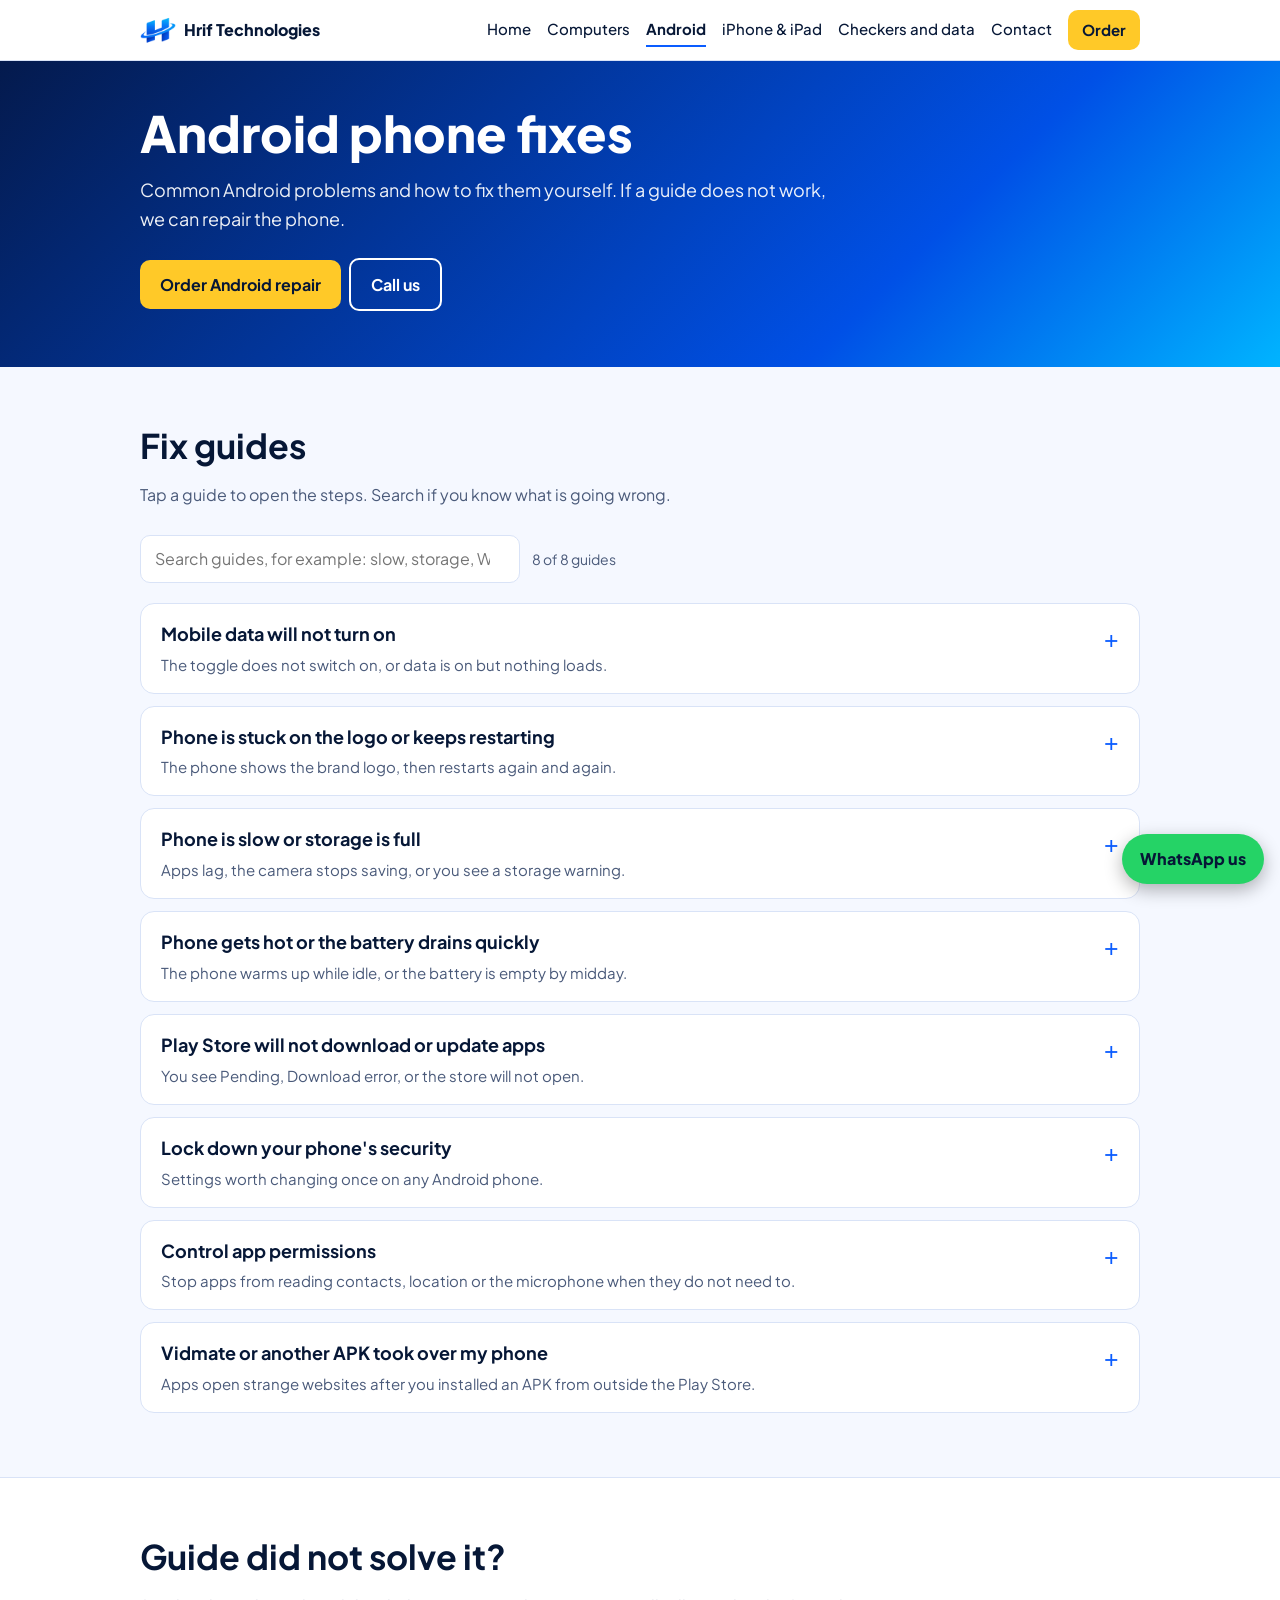
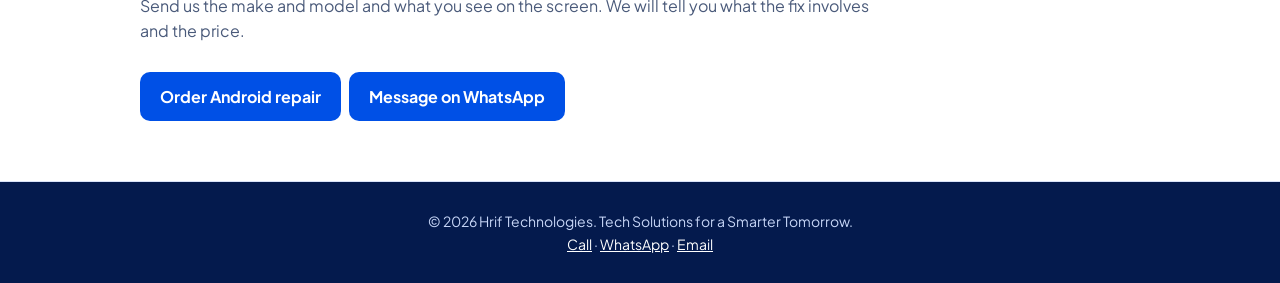
==== android.html @ f0d4ee39 "Add files via upload" ====
<!DOCTYPE html><html lang="en"><head><meta charset="utf-8"><meta name="viewport" content="width=device-width, initial-scale=1, viewport-fit=cover"><title>Android phone fixes | Hrif Technologies</title><meta name="description" content="Step-by-step fixes for Android phones: mobile data, boot loops, storage, battery, Play Store errors and security."><link rel="icon" href="logo.png"><link rel="stylesheet" href="https://fonts.googleapis.com/css2?family=Plus+Jakarta+Sans:wght@400;500;700;800&display=swap"><link rel="stylesheet" href="style.css"></head><body><header><div class="w nav"><a class="brand" href="index.html"><img alt="" src="logo.png">Hrif Technologies</a><nav aria-label="Main"><a href="index.html">Home</a><a href="computers.html">Computers</a><a href="android.html" aria-current="page">Android</a><a href="ios.html">iPhone & iPad</a><a href="index.html#shop">Checkers and data</a><a href="index.html#contact">Contact</a><a class="btn b1" href="order.html">Order</a></nav></div></header><main><div class="hero slim"><div class="w"><div><h1>Android phone fixes</h1><p>Common Android problems and how to fix them yourself. If a guide does not work, we can repair the phone.</p><a class="btn b1" href="order.html?svc=Phone repair (Android or iPhone)">Order Android repair</a><a class="btn b2" href="tel:+233245688354">Call us</a></div></div></div>
<section><div class="w"><h2>Fix guides</h2><p class="sub">Tap a guide to open the steps. Search if you know what is going wrong.</p>
<div class="tools"><input class="search" id="q" type="search" placeholder="Search guides, for example: slow, storage, Wi-Fi" aria-label="Search guides"><span class="count" id="count" aria-live="polite">8 of 8 guides</span></div>
<details class="g"><summary><strong>Mobile data will not turn on</strong><em>The toggle does not switch on, or data is on but nothing loads.</em></summary><ol><li>Turn on Airplane mode for 30 seconds, then turn it off.</li><li>Check that your data bundle is active. Dial your network's balance code (for example <code>*124#</code> on MTN).</li><li>Open Settings &gt; SIM cards (or Connections &gt; SIM manager). Make sure the SIM is enabled and selected for <b>Mobile data</b>.</li><li>Open Settings &gt; Connections &gt; Mobile networks &gt; Access Point Names, tap the menu and choose <b>Reset to default</b>.</li><li>Open Settings &gt; Connections &gt; Data usage and turn off Data saver and any data limit.</li><li>In Mobile networks &gt; Network mode, choose the 4G/3G/2G (auto) option.</li><li>Restart the phone. If it still fails, take the SIM out, clean it, put it back, or test it in another phone.</li><li>If nothing has worked, go to Settings &gt; General management &gt; Reset &gt; <b>Reset network settings</b>. This clears saved Wi-Fi and Bluetooth pairings, not your files.</li></ol></details><details class="g"><summary><strong>Phone is stuck on the logo or keeps restarting</strong><em>The phone shows the brand logo, then restarts again and again.</em></summary><ol><li>Hold the power button for 10 to 15 seconds until the phone switches off. Charge it for at least 30 minutes, then switch it on.</li><li>If it still loops, switch it off and boot into recovery. On most phones this is Power + Volume Up held together. Samsung, Tecno, Infinix and Itel use slightly different combinations, so search your model if this one does nothing.</li><li>In recovery, use the volume keys to move and the power key to select. Choose <b>Wipe cache partition</b>. This does not delete your files.</li><li>Restart with <b>Reboot system now</b>.</li><li>If it still loops, start in Safe mode (if the phone reaches the lock screen at all) and uninstall the last app you added.</li><li>Factory reset from recovery erases the phone. Do this only after you have tried the steps above, and bring the phone to us first if the photos and contacts matter.</li></ol><p class="note">A factory reset removes everything on the phone. If you have no backup, contact us before you try it.</p></details><details class="g"><summary><strong>Phone is slow or storage is full</strong><em>Apps lag, the camera stops saving, or you see a storage warning.</em></summary><ol><li>Open Settings &gt; Battery and device care &gt; Storage (the name differs by brand) to see what is using space.</li><li>Delete large videos and old downloads. Check the Downloads folder in the Files app.</li><li>In WhatsApp go to Settings &gt; Storage and data &gt; Manage storage and remove big videos and forwarded media.</li><li>Back up photos to Google Photos, then delete the local copies.</li><li>Go to Settings &gt; Apps, sort by size, and uninstall apps you do not use. Disable pre-installed apps you never open.</li><li>Clear cache for the heaviest apps: App info &gt; Storage &gt; Clear cache.</li><li>Restart the phone. If it is still slow with free space, check for a system update in Settings &gt; Software update.</li></ol></details><details class="g"><summary><strong>Phone gets hot or the battery drains quickly</strong><em>The phone warms up while idle, or the battery is empty by midday.</em></summary><ol><li>Open Settings &gt; Battery and see which apps use the most power.</li><li>Close or uninstall apps that use a lot of battery in the background.</li><li>Turn down screen brightness and set a short screen timeout.</li><li>Turn off Bluetooth, Wi-Fi and location when you are not using them.</li><li>Take the case off while charging and avoid charging in direct sun.</li><li>Use the charger and cable that came with the phone, or one of the same rating.</li><li>If the battery is old (over two years of daily use) or the back of the phone is swelling, stop using it and bring it in for a battery replacement.</li></ol></details><details class="g"><summary><strong>Play Store will not download or update apps</strong><em>You see Pending, Download error, or the store will not open.</em></summary><ol><li>Check that you have internet by opening a website.</li><li>Check that the phone's date, time and time zone are correct (set them to automatic).</li><li>Go to Settings &gt; Apps &gt; Google Play Store &gt; Storage and tap <b>Clear cache</b>, then <b>Clear data</b>.</li><li>Do the same for Google Play Services.</li><li>Make sure there is free storage on the phone.</li><li>Remove your Google account in Settings &gt; Accounts, restart, then sign in again.</li><li>Restart the phone and try the download again.</li></ol></details><details class="g"><summary><strong>Lock down your phone's security</strong><em>Settings worth changing once on any Android phone.</em></summary><ol><li>Set a screen lock: Settings &gt; Security &gt; Screen lock. Use a PIN of 6 or more digits, not 1234 or your birth year.</li><li>Turn on Find My Device: Settings &gt; Security &gt; Find My Device.</li><li>Update the phone: Settings &gt; Software update &gt; Download and install.</li><li>Open Play Store &gt; profile icon &gt; Play Protect &gt; Settings and enable <b>Scan apps with Play Protect</b>.</li><li>Keep <b>Install unknown apps</b> off: Settings &gt; Apps &gt; Special access &gt; Install unknown apps. Allow it briefly only for a source you trust.</li><li>Add a recovery phone number and email to your Google account.</li><li>Do not share OTP codes, PINs or your mobile money PIN with anyone, including people who say they are from the network.</li></ol></details><details class="g"><summary><strong>Control app permissions</strong><em>Stop apps from reading contacts, location or the microphone when they do not need to.</em></summary><ol><li>Open Settings &gt; Security and privacy &gt; Privacy &gt; <b>Permission manager</b>.</li><li>Tap a permission such as Location, Camera, Microphone or Contacts to see which apps use it.</li><li>Tap an app and choose <b>Don't allow</b>, or <b>Allow only while using the app</b> for location.</li><li>A torch, calculator or wallpaper app does not need your contacts or SMS. Remove those permissions or uninstall the app.</li><li>For one app: press and hold its icon &gt; App info &gt; Permissions.</li><li>In App info, turn on <b>Remove permissions if app isn't used</b>.</li><li>Check Settings &gt; Apps &gt; Special access &gt; <b>Display over other apps</b> and <b>Device admin apps</b>. Turn off anything you do not recognise.</li></ol></details><details class="g"><summary><strong>Vidmate or another APK took over my phone</strong><em>Apps open strange websites after you installed an APK from outside the Play Store.</em></summary><ol><li>Do not tap the ads or sites that appear. Turn on Airplane mode so nothing more downloads.</li><li>Restart in Safe mode: hold the power button, then press and hold <b>Power off</b> and tap OK. Third-party apps are disabled in Safe mode.</li><li>Go to Settings &gt; Security &gt; <b>Device admin apps</b>. Turn off anything unfamiliar or named Update, Service or System.</li><li>Go to Settings &gt; Accessibility &gt; Installed apps and turn off any service you did not install on purpose.</li><li>Go to Settings &gt; Apps and uninstall Vidmate and any app you installed around the same time. Use the filter to show system apps and look for odd names.</li><li>Go to Settings &gt; Apps &gt; Special access &gt; Display over other apps and remove unknown apps.</li><li>Reset defaults: Settings &gt; Apps &gt; Choose default apps. Set your usual Home app and browser, then clear the browser's data.</li><li>Open Play Store &gt; Play Protect &gt; Scan and remove anything it flags.</li><li>Restart normally. If the problem comes back, back up photos and contacts, then factory reset: Settings &gt; General management &gt; Reset &gt; Factory data reset. Afterwards, install apps only from the Play Store.</li></ol></details><p class="empty" id="none" hidden>No guide matches that search. Call or WhatsApp us and describe the problem.</p></div></section>
<section class="alt"><div class="w"><h2>Guide did not solve it?</h2><p class="sub">Send us the make and model and what you see on the screen. We will tell you what the fix involves and the price.</p><a class="btn b3" href="order.html?svc=Phone repair (Android or iPhone)">Order Android repair</a><a class="btn b3" href="https://wa.me/233245688354" target="_blank" rel="noopener">Message on WhatsApp</a></div></section></main><footer><div class="w">&copy; <span class="yr">2026</span> Hrif Technologies. Tech Solutions for a Smarter Tomorrow.<br><a href="tel:+233245688354">Call</a> &middot; <a href="https://wa.me/233245688354" target="_blank" rel="noopener">WhatsApp</a> &middot; <a href="mailto:futtech123@gmail.com">Email</a></div></footer><a class="wa" href="https://wa.me/233245688354" target="_blank" rel="noopener" aria-label="Chat with Hrif Technologies on WhatsApp">WhatsApp us</a><script src="app.js"></script></body></html>
---- style.css ----
:root{--bg:#f5f8ff;--sf:#fff;--tx:#061736;--mu:#4a5a7a;--bd:#d9e3f7;--b2:#0050e6;--ac:#0a5cff;--ye:#ffc928;box-sizing:border-box;padding-top:env(safe-area-inset-top,0px);padding-bottom:env(safe-area-inset-bottom,0px)}
@media(prefers-color-scheme:dark){:root:not([data-theme="light"]){--bg:#050d20;--sf:#0b1a38;--tx:#eaf1ff;--mu:#9fb2d6;--bd:#1b2f5c;--ac:#4d9bff}}
:root[data-theme="dark"]{--bg:#050d20;--sf:#0b1a38;--tx:#eaf1ff;--mu:#9fb2d6;--bd:#1b2f5c;--ac:#4d9bff}
*,*::before,*::after{box-sizing:border-box}html{scroll-behavior:smooth;scroll-padding-top:calc(env(safe-area-inset-top,0px) + 70px)}
body{margin:0;background:var(--bg);color:var(--tx);font:16px/1.6 "Plus Jakarta Sans",system-ui,-apple-system,"Segoe UI",Roboto,sans-serif}
a{color:var(--ac)}:focus-visible{outline:3px solid var(--ye);outline-offset:2px}
img{max-width:100%;height:auto}
.w{max-width:1040px;margin:0 auto;padding:0 20px}
header{position:sticky;top:env(safe-area-inset-top,0px);z-index:9;background:var(--sf);border-bottom:1px solid var(--bd)}
.nav{display:flex;align-items:center;gap:12px;min-height:60px;flex-wrap:wrap;padding-block:6px}
.brand{display:flex;align-items:center;gap:8px;font-weight:800;text-decoration:none;color:var(--tx);margin-right:auto}.brand img{width:36px;height:36px}
nav{display:flex;align-items:center;flex-wrap:wrap;gap:4px 16px}
nav a{text-decoration:none;color:var(--tx);font-weight:500;font-size:15px;padding:4px 0;border-bottom:2px solid transparent}
nav a:hover{color:var(--ac)}nav a[aria-current="page"]{border-bottom-color:var(--ac);font-weight:700}
nav a.btn{border:0;margin:0;padding:8px 14px;font-size:15px}
.hero{background:linear-gradient(135deg,#041a4d,#0050e6 70%,#00b4ff);color:#fff;padding:56px 0 64px}
.hero .w{display:grid;grid-template-columns:1.3fr 1fr;gap:32px;align-items:center}
.hero.slim{padding:44px 0 48px}.hero.slim .w{grid-template-columns:1fr}
@media(max-width:800px){.hero .w{grid-template-columns:1fr}}
h1{font-size:clamp(30px,5.4vw,50px);line-height:1.1;margin:0 0 16px;font-weight:800}
.hero p{font-size:18px;max-width:54ch;opacity:.93;margin:0 0 24px}
.btn{display:inline-block;padding:12px 20px;border-radius:10px;font-weight:700;text-decoration:none;margin:0 8px 8px 0}
.b1{background:var(--ye);color:#061736}.b2{border:2px solid #fff;color:#fff}.b3{background:var(--b2);color:#fff}
section{padding:52px 0}h2{font-size:clamp(24px,4vw,34px);margin:0 0 8px}.sub{color:var(--mu);margin:0 0 28px;max-width:62ch}
.svc{display:grid;grid-template-columns:repeat(auto-fit,minmax(260px,1fr));gap:20px}
.card{background:var(--sf);border:1px solid var(--bd);border-radius:16px;padding:24px}
.card h3{margin:0 0 6px}.card p{margin:0 0 14px;color:var(--mu)}
.rep .card{display:flex;flex-direction:column}.rep .card .btn{margin-top:auto;text-align:center;margin-right:0}
.rep .big{border:2px solid var(--ac)}.card ul{margin:0 0 16px;padding-left:18px;color:var(--mu);font-size:15px}
.pill{align-self:flex-start;background:#fff3d6;color:#7a4300;font-weight:700;font-size:13px;padding:2px 10px;border-radius:99px;margin-bottom:10px}
.split{display:grid;grid-template-columns:1fr 1fr;gap:32px;align-items:center}
@media(max-width:800px){.split{grid-template-columns:1fr}}
.flyer{border-radius:18px;border:1px solid var(--bd);box-shadow:0 14px 34px rgba(4,26,77,.18);display:block;width:100%}
.split h2{margin-bottom:12px}.split p{color:var(--mu);margin:0 0 14px}
.list{margin:0 0 20px;padding-left:20px}.list li{margin-bottom:6px}
.code{display:inline-block;background:var(--bg);border:2px dashed var(--ac);border-radius:10px;padding:6px 12px;font-weight:800;font-size:20px;margin:0 6px 10px 0}
.tools{display:flex;flex-wrap:wrap;gap:12px;align-items:center;margin-bottom:20px}
.search{flex:1 1 240px;max-width:380px;padding:10px 14px;border:1.5px solid var(--bd);border-radius:10px;background:var(--sf);color:var(--tx);font:inherit}
.count{color:var(--mu);font-size:14px}
.g{position:relative;background:var(--sf);border:1px solid var(--bd);border-radius:14px;margin-bottom:12px}
.g summary{list-style:none;cursor:pointer;padding:16px 48px 16px 20px;display:grid;gap:4px}.g summary::-webkit-details-marker{display:none}
.g summary em{font-style:normal;color:var(--mu);font-size:15px}.g[open]{border-color:var(--ac)}
.g summary strong{font-size:18px}.g summary::after{content:"+";position:absolute;right:20px;top:14px;font-size:24px;color:var(--ac)}.g[open] summary::after{content:"\2212"}
.g ol{margin:0;padding:4px 24px 20px 44px}.g li{margin-bottom:10px}.g code{background:var(--bg);padding:1px 6px;border-radius:5px;font-size:14px}
.g .note{margin:0 24px 18px;padding:10px 14px;border-left:4px solid var(--ye);background:var(--bg);color:var(--mu);font-size:15px;border-radius:0 8px 8px 0}
.alt{background:var(--sf);border-block:1px solid var(--bd)}.alt .g{background:var(--bg)}.alt .card{background:var(--bg)}
.empty{color:var(--mu)}
.ct{display:grid;grid-template-columns:repeat(auto-fit,minmax(240px,1fr));gap:20px}.ct .card a{font-weight:700;word-break:break-word}
.paths{display:grid;grid-template-columns:repeat(auto-fit,minmax(220px,1fr));gap:20px}
.paths .card{text-decoration:none;color:var(--tx);display:block}.paths .card:hover{border-color:var(--ac)}.paths .card span{color:var(--ac);font-weight:700}
footer{background:#041a4d;color:#c7d6f7;padding:28px 0;text-align:center;font-size:14px}footer a{color:#fff}
.hero .screen{background:#0b3a9e;color:#fff;border-radius:16px;padding:26px 24px;min-height:290px;position:relative;box-shadow:0 18px 40px rgba(0,0,0,.3)}
.screen .face{font-size:54px;font-weight:800;line-height:1}.screen p{color:#dbe7ff;font-size:15px;margin:10px 0;opacity:1}
.screen code{display:block;font:500 13px ui-monospace,Consolas,monospace;color:#a9c4ff;margin-top:12px}
.fixed{position:absolute;inset:0;border-radius:16px;background:#0f8a4f;color:#fff;padding:26px 24px;display:flex;flex-direction:column;justify-content:center;animation:fix 6s ease-in-out infinite}
.fixed b{font-size:32px;font-weight:800}
@keyframes fix{0%,45%{opacity:0}55%,90%{opacity:1}100%{opacity:0}}
@media(prefers-reduced-motion:reduce){.fixed{animation:none;opacity:0}}
.ticket{background:var(--sf);color:var(--tx);border:1px solid var(--bd);border-radius:18px;padding:26px;display:grid;grid-template-columns:1fr 1fr;gap:22px}
.ticket fieldset{border:0;padding:0;margin:0}.ticket legend{font-weight:800;font-size:18px;margin-bottom:10px;padding:0}
.opt{display:flex;gap:10px;align-items:center;padding:10px 13px;border:1.5px solid var(--bd);border-radius:10px;margin-bottom:8px;cursor:pointer;font-weight:500}
.opt:has(input:checked){border-color:var(--ac);background:var(--bg)}.opt input{accent-color:var(--ac);width:18px;height:18px}
label.f{display:block;font-weight:700;font-size:15px;margin-bottom:6px}
.f input,.f textarea{display:block;width:100%;margin-top:5px;padding:11px 12px;border:1.5px solid var(--bd);border-radius:10px;background:var(--bg);color:var(--tx);font:inherit;font-weight:400}
.full{grid-column:1/-1}.ticket .btn{border:0;cursor:pointer;font:inherit;font-weight:700;margin:0 8px 8px 0}
.quick{margin-top:22px;display:flex;flex-wrap:wrap;gap:10px;align-items:center}.quick span{color:var(--mu);font-weight:500}
.quick .btn{margin:0;background:transparent;border:2px solid var(--ac);color:var(--ac)}
#msg{margin:6px 0 0;font-size:14px;color:var(--mu)}
.wa{position:fixed;right:16px;bottom:calc(16px + env(safe-area-inset-bottom,0px));z-index:8;background:#25d366;color:#061736;font-weight:800;padding:12px 18px;border-radius:99px;text-decoration:none;box-shadow:0 6px 18px rgba(0,0,0,.3)}
@media(max-width:700px){.ticket{grid-template-columns:1fr}}

.shot{margin:4px 24px 18px;padding:0}.shot svg{display:block;width:100%;height:auto;max-width:640px;border-radius:10px}
.shot figcaption{color:var(--mu);font-size:14px;margin-top:6px}
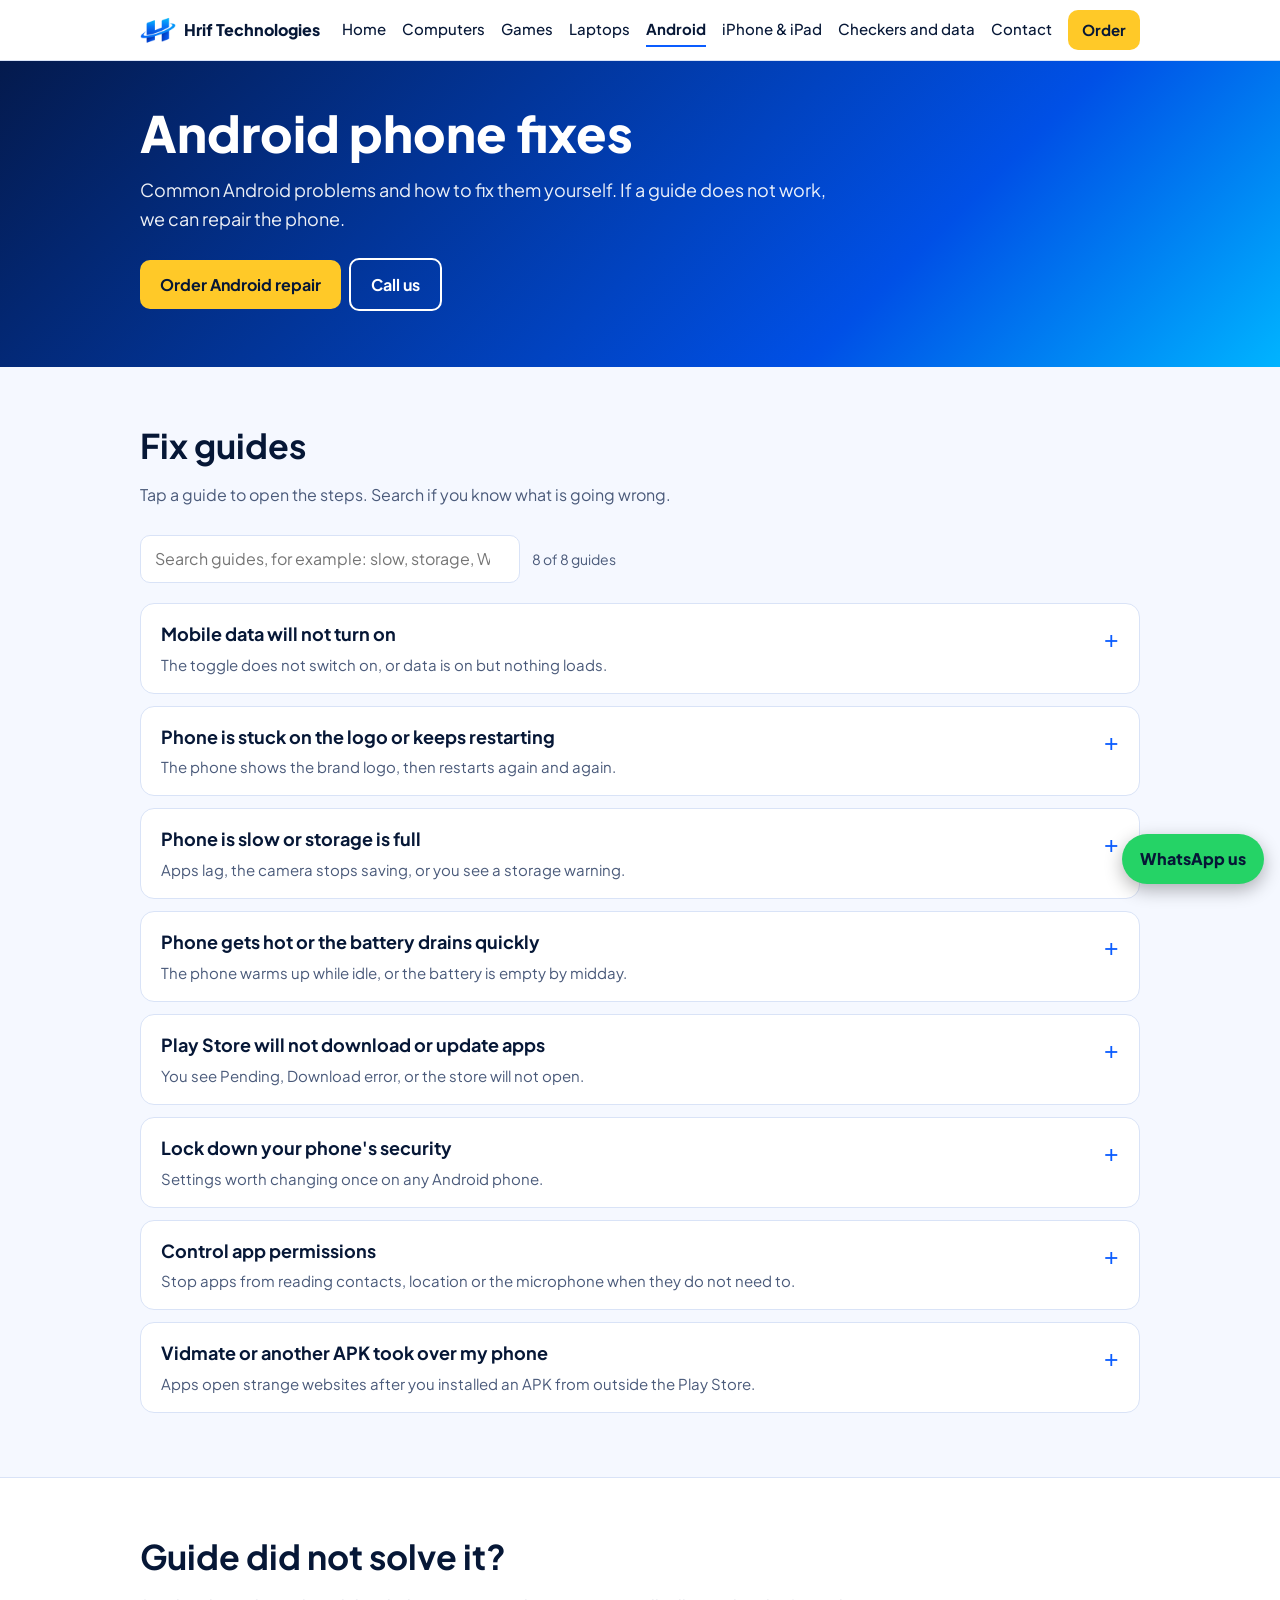
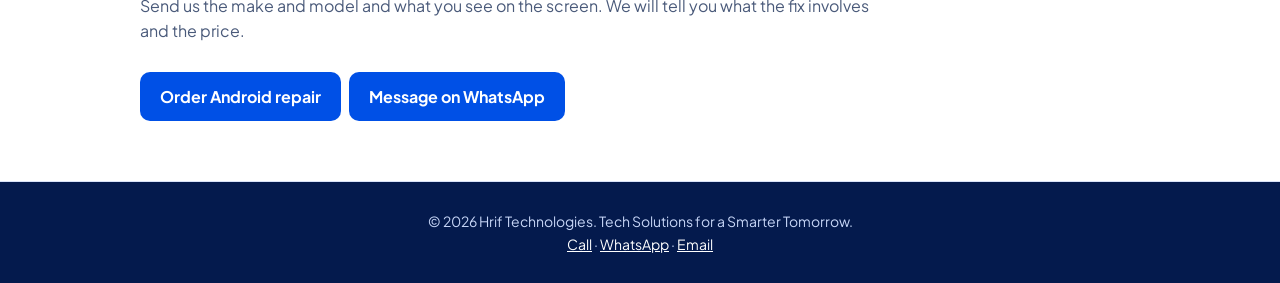
==== commit 3fbf4941: "Add files via upload" ====
--- a/android.html
+++ b/android.html
@@ -1,4 +1,4 @@
-<!DOCTYPE html><html lang="en"><head><meta charset="utf-8"><meta name="viewport" content="width=device-width, initial-scale=1, viewport-fit=cover"><title>Android phone fixes | Hrif Technologies</title><meta name="description" content="Step-by-step fixes for Android phones: mobile data, boot loops, storage, battery, Play Store errors and security."><link rel="icon" href="logo.png"><link rel="stylesheet" href="https://fonts.googleapis.com/css2?family=Plus+Jakarta+Sans:wght@400;500;700;800&display=swap"><link rel="stylesheet" href="style.css"></head><body><header><div class="w nav"><a class="brand" href="index.html"><img alt="" src="logo.png">Hrif Technologies</a><nav aria-label="Main"><a href="index.html">Home</a><a href="computers.html">Computers</a><a href="android.html" aria-current="page">Android</a><a href="ios.html">iPhone & iPad</a><a href="index.html#shop">Checkers and data</a><a href="index.html#contact">Contact</a><a class="btn b1" href="order.html">Order</a></nav></div></header><main><div class="hero slim"><div class="w"><div><h1>Android phone fixes</h1><p>Common Android problems and how to fix them yourself. If a guide does not work, we can repair the phone.</p><a class="btn b1" href="order.html?svc=Phone repair (Android or iPhone)">Order Android repair</a><a class="btn b2" href="tel:+233245688354">Call us</a></div></div></div>
+<!DOCTYPE html><html lang="en"><head><meta charset="utf-8"><meta name="viewport" content="width=device-width, initial-scale=1, viewport-fit=cover"><title>Android phone fixes | Hrif Technologies</title><meta name="description" content="Step-by-step fixes for Android phones: mobile data, boot loops, storage, battery, Play Store errors and security."><link rel="icon" href="logo.png"><link rel="stylesheet" href="https://fonts.googleapis.com/css2?family=Plus+Jakarta+Sans:wght@400;500;700;800&display=swap"><link rel="stylesheet" href="style.css"><script async src="https://www.googletagmanager.com/gtag/js?id=G-FFQ00Y7NKT"></script><script>window.dataLayer=window.dataLayer||[];function gtag(){dataLayer.push(arguments);}gtag("js",new Date());gtag("config","G-FFQ00Y7NKT");</script></head><body><header><div class="w nav"><a class="brand" href="index.html"><img alt="" src="logo.png">Hrif Technologies</a><nav aria-label="Main"><a href="index.html">Home</a><a href="computers.html">Computers</a><a href="games.html">Games</a><a href="laptops.html">Laptops</a><a href="android.html" aria-current="page">Android</a><a href="ios.html">iPhone & iPad</a><a href="index.html#shop">Checkers and data</a><a href="index.html#contact">Contact</a><a class="btn b1" href="order.html">Order</a></nav></div></header><main><div class="hero slim"><div class="w"><div><h1>Android phone fixes</h1><p>Common Android problems and how to fix them yourself. If a guide does not work, we can repair the phone.</p><a class="btn b1" href="order.html?svc=Phone repair (Android or iPhone)">Order Android repair</a><a class="btn b2" href="tel:+233245688354">Call us</a></div></div></div>
 <section><div class="w"><h2>Fix guides</h2><p class="sub">Tap a guide to open the steps. Search if you know what is going wrong.</p>
 <div class="tools"><input class="search" id="q" type="search" placeholder="Search guides, for example: slow, storage, Wi-Fi" aria-label="Search guides"><span class="count" id="count" aria-live="polite">8 of 8 guides</span></div>
 <details class="g"><summary><strong>Mobile data will not turn on</strong><em>The toggle does not switch on, or data is on but nothing loads.</em></summary><ol><li>Turn on Airplane mode for 30 seconds, then turn it off.</li><li>Check that your data bundle is active. Dial your network's balance code (for example <code>*124#</code> on MTN).</li><li>Open Settings &gt; SIM cards (or Connections &gt; SIM manager). Make sure the SIM is enabled and selected for <b>Mobile data</b>.</li><li>Open Settings &gt; Connections &gt; Mobile networks &gt; Access Point Names, tap the menu and choose <b>Reset to default</b>.</li><li>Open Settings &gt; Connections &gt; Data usage and turn off Data saver and any data limit.</li><li>In Mobile networks &gt; Network mode, choose the 4G/3G/2G (auto) option.</li><li>Restart the phone. If it still fails, take the SIM out, clean it, put it back, or test it in another phone.</li><li>If nothing has worked, go to Settings &gt; General management &gt; Reset &gt; <b>Reset network settings</b>. This clears saved Wi-Fi and Bluetooth pairings, not your files.</li></ol></details><details class="g"><summary><strong>Phone is stuck on the logo or keeps restarting</strong><em>The phone shows the brand logo, then restarts again and again.</em></summary><ol><li>Hold the power button for 10 to 15 seconds until the phone switches off. Charge it for at least 30 minutes, then switch it on.</li><li>If it still loops, switch it off and boot into recovery. On most phones this is Power + Volume Up held together. Samsung, Tecno, Infinix and Itel use slightly different combinations, so search your model if this one does nothing.</li><li>In recovery, use the volume keys to move and the power key to select. Choose <b>Wipe cache partition</b>. This does not delete your files.</li><li>Restart with <b>Reboot system now</b>.</li><li>If it still loops, start in Safe mode (if the phone reaches the lock screen at all) and uninstall the last app you added.</li><li>Factory reset from recovery erases the phone. Do this only after you have tried the steps above, and bring the phone to us first if the photos and contacts matter.</li></ol><p class="note">A factory reset removes everything on the phone. If you have no backup, contact us before you try it.</p></details><details class="g"><summary><strong>Phone is slow or storage is full</strong><em>Apps lag, the camera stops saving, or you see a storage warning.</em></summary><ol><li>Open Settings &gt; Battery and device care &gt; Storage (the name differs by brand) to see what is using space.</li><li>Delete large videos and old downloads. Check the Downloads folder in the Files app.</li><li>In WhatsApp go to Settings &gt; Storage and data &gt; Manage storage and remove big videos and forwarded media.</li><li>Back up photos to Google Photos, then delete the local copies.</li><li>Go to Settings &gt; Apps, sort by size, and uninstall apps you do not use. Disable pre-installed apps you never open.</li><li>Clear cache for the heaviest apps: App info &gt; Storage &gt; Clear cache.</li><li>Restart the phone. If it is still slow with free space, check for a system update in Settings &gt; Software update.</li></ol></details><details class="g"><summary><strong>Phone gets hot or the battery drains quickly</strong><em>The phone warms up while idle, or the battery is empty by midday.</em></summary><ol><li>Open Settings &gt; Battery and see which apps use the most power.</li><li>Close or uninstall apps that use a lot of battery in the background.</li><li>Turn down screen brightness and set a short screen timeout.</li><li>Turn off Bluetooth, Wi-Fi and location when you are not using them.</li><li>Take the case off while charging and avoid charging in direct sun.</li><li>Use the charger and cable that came with the phone, or one of the same rating.</li><li>If the battery is old (over two years of daily use) or the back of the phone is swelling, stop using it and bring it in for a battery replacement.</li></ol></details><details class="g"><summary><strong>Play Store will not download or update apps</strong><em>You see Pending, Download error, or the store will not open.</em></summary><ol><li>Check that you have internet by opening a website.</li><li>Check that the phone's date, time and time zone are correct (set them to automatic).</li><li>Go to Settings &gt; Apps &gt; Google Play Store &gt; Storage and tap <b>Clear cache</b>, then <b>Clear data</b>.</li><li>Do the same for Google Play Services.</li><li>Make sure there is free storage on the phone.</li><li>Remove your Google account in Settings &gt; Accounts, restart, then sign in again.</li><li>Restart the phone and try the download again.</li></ol></details><details class="g"><summary><strong>Lock down your phone's security</strong><em>Settings worth changing once on any Android phone.</em></summary><ol><li>Set a screen lock: Settings &gt; Security &gt; Screen lock. Use a PIN of 6 or more digits, not 1234 or your birth year.</li><li>Turn on Find My Device: Settings &gt; Security &gt; Find My Device.</li><li>Update the phone: Settings &gt; Software update &gt; Download and install.</li><li>Open Play Store &gt; profile icon &gt; Play Protect &gt; Settings and enable <b>Scan apps with Play Protect</b>.</li><li>Keep <b>Install unknown apps</b> off: Settings &gt; Apps &gt; Special access &gt; Install unknown apps. Allow it briefly only for a source you trust.</li><li>Add a recovery phone number and email to your Google account.</li><li>Do not share OTP codes, PINs or your mobile money PIN with anyone, including people who say they are from the network.</li></ol></details><details class="g"><summary><strong>Control app permissions</strong><em>Stop apps from reading contacts, location or the microphone when they do not need to.</em></summary><ol><li>Open Settings &gt; Security and privacy &gt; Privacy &gt; <b>Permission manager</b>.</li><li>Tap a permission such as Location, Camera, Microphone or Contacts to see which apps use it.</li><li>Tap an app and choose <b>Don't allow</b>, or <b>Allow only while using the app</b> for location.</li><li>A torch, calculator or wallpaper app does not need your contacts or SMS. Remove those permissions or uninstall the app.</li><li>For one app: press and hold its icon &gt; App info &gt; Permissions.</li><li>In App info, turn on <b>Remove permissions if app isn't used</b>.</li><li>Check Settings &gt; Apps &gt; Special access &gt; <b>Display over other apps</b> and <b>Device admin apps</b>. Turn off anything you do not recognise.</li></ol></details><details class="g"><summary><strong>Vidmate or another APK took over my phone</strong><em>Apps open strange websites after you installed an APK from outside the Play Store.</em></summary><ol><li>Do not tap the ads or sites that appear. Turn on Airplane mode so nothing more downloads.</li><li>Restart in Safe mode: hold the power button, then press and hold <b>Power off</b> and tap OK. Third-party apps are disabled in Safe mode.</li><li>Go to Settings &gt; Security &gt; <b>Device admin apps</b>. Turn off anything unfamiliar or named Update, Service or System.</li><li>Go to Settings &gt; Accessibility &gt; Installed apps and turn off any service you did not install on purpose.</li><li>Go to Settings &gt; Apps and uninstall Vidmate and any app you installed around the same time. Use the filter to show system apps and look for odd names.</li><li>Go to Settings &gt; Apps &gt; Special access &gt; Display over other apps and remove unknown apps.</li><li>Reset defaults: Settings &gt; Apps &gt; Choose default apps. Set your usual Home app and browser, then clear the browser's data.</li><li>Open Play Store &gt; Play Protect &gt; Scan and remove anything it flags.</li><li>Restart normally. If the problem comes back, back up photos and contacts, then factory reset: Settings &gt; General management &gt; Reset &gt; Factory data reset. Afterwards, install apps only from the Play Store.</li></ol></details><p class="empty" id="none" hidden>No guide matches that search. Call or WhatsApp us and describe the problem.</p></div></section>
--- a/style.css
+++ b/style.css
@@ -71,3 +71,18 @@
 
 .shot{margin:4px 24px 18px;padding:0}.shot svg{display:block;width:100%;height:auto;max-width:640px;border-radius:10px}
 .shot figcaption{color:var(--mu);font-size:14px;margin-top:6px}
+
+.hero.game{background:linear-gradient(135deg,#02103a,#1b3fd6 55%,#6a3cff)}
+.shot img{display:block;width:100%;height:auto;max-width:360px;border-radius:10px;border:1px solid var(--bd)}
+.g .lead{margin:0;padding:4px 24px 14px;color:var(--mu)}
+
+.laps{display:grid;grid-template-columns:repeat(auto-fit,minmax(290px,1fr));gap:20px}
+.card.lap{padding:0;overflow:hidden;display:flex;flex-direction:column}.lap[hidden]{display:none}
+.lap img{display:block;width:100%;aspect-ratio:1/1;object-fit:cover;object-position:center 35%;background:var(--bg)}
+.lap .body{padding:18px 20px 20px;display:flex;flex-direction:column;flex:1}.lap .pill{align-self:flex-start}
+.lap h3{font-size:20px;margin:0 0 4px}.lap .price{font-size:24px;font-weight:800;color:var(--tx);margin:0 0 12px}.lap .price.ask{font-size:16px;font-weight:700;color:var(--mu)}
+.spec{display:grid;grid-template-columns:auto 1fr;gap:6px 14px;margin:0 0 18px;font-size:15px}.spec dt{font-weight:700}.spec dd{margin:0;color:var(--mu)}
+.lap .acts{margin-top:auto;display:flex;flex-wrap:wrap;gap:8px}.lap .acts .btn{margin:0;flex:1 1 120px;text-align:center}
+.chips{display:flex;flex-wrap:wrap;gap:8px;margin-bottom:22px}
+.chips button{font:inherit;font-weight:700;padding:8px 16px;border-radius:99px;border:1.5px solid var(--bd);background:var(--sf);color:var(--tx);cursor:pointer}
+.chips button[aria-pressed="true"]{background:var(--b2);border-color:var(--b2);color:#fff}
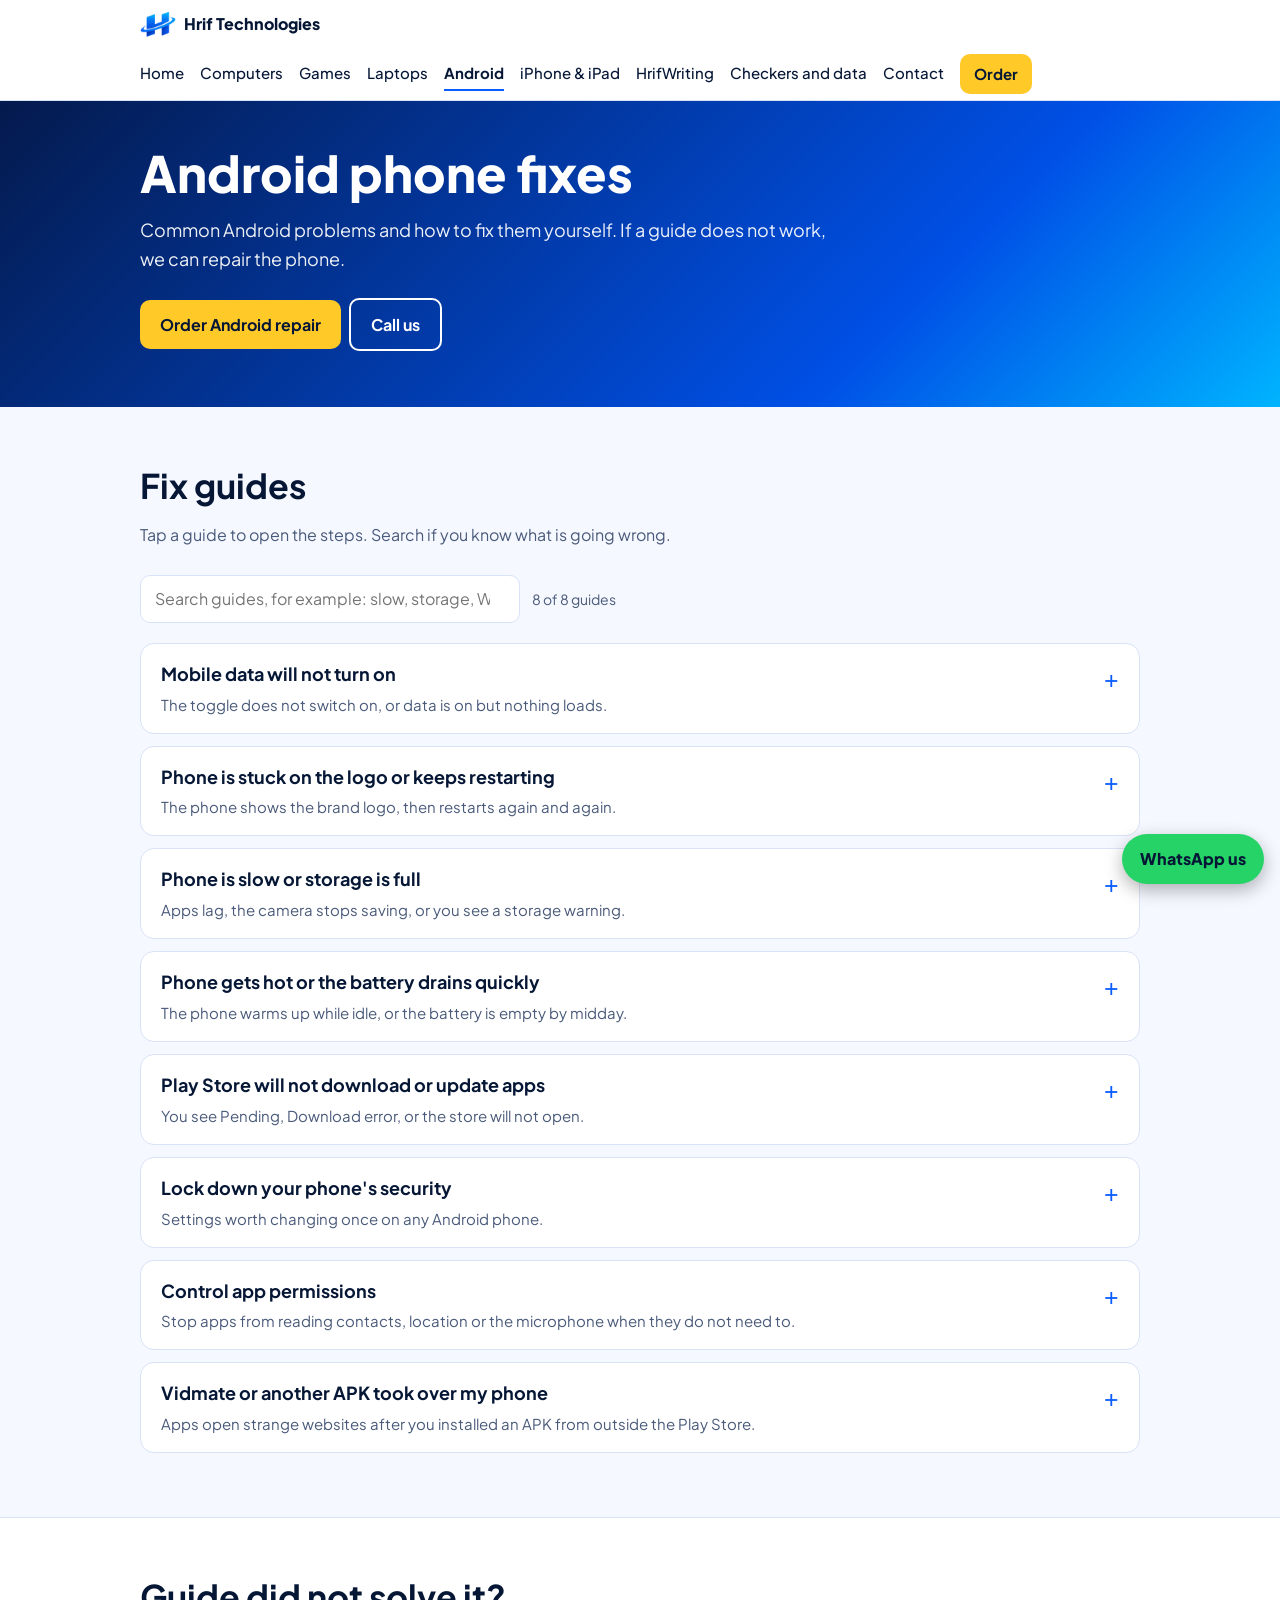
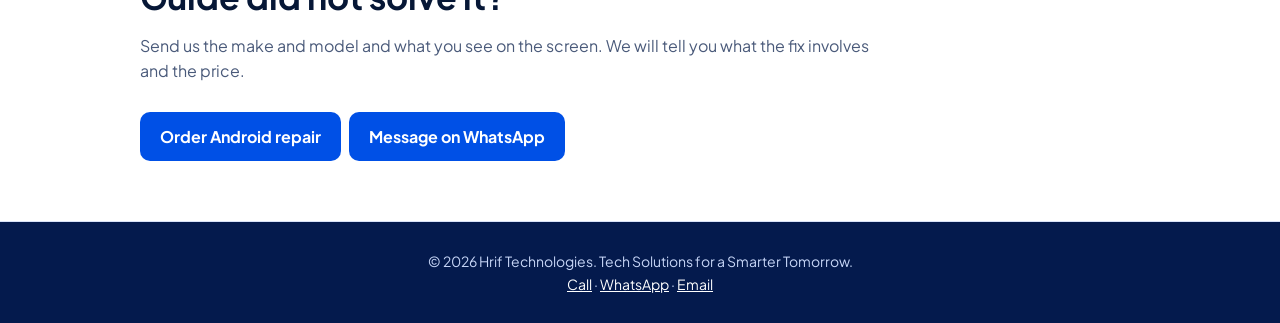
==== commit 2299bb1e: "Add files via upload" ====
--- a/android.html
+++ b/android.html
@@ -1,4 +1,4 @@
-<!DOCTYPE html><html lang="en"><head><meta charset="utf-8"><meta name="viewport" content="width=device-width, initial-scale=1, viewport-fit=cover"><title>Android phone fixes | Hrif Technologies</title><meta name="description" content="Step-by-step fixes for Android phones: mobile data, boot loops, storage, battery, Play Store errors and security."><link rel="icon" href="logo.png"><link rel="stylesheet" href="https://fonts.googleapis.com/css2?family=Plus+Jakarta+Sans:wght@400;500;700;800&display=swap"><link rel="stylesheet" href="style.css"><script async src="https://www.googletagmanager.com/gtag/js?id=G-FFQ00Y7NKT"></script><script>window.dataLayer=window.dataLayer||[];function gtag(){dataLayer.push(arguments);}gtag("js",new Date());gtag("config","G-FFQ00Y7NKT");</script></head><body><header><div class="w nav"><a class="brand" href="index.html"><img alt="" src="logo.png">Hrif Technologies</a><nav aria-label="Main"><a href="index.html">Home</a><a href="computers.html">Computers</a><a href="games.html">Games</a><a href="laptops.html">Laptops</a><a href="android.html" aria-current="page">Android</a><a href="ios.html">iPhone & iPad</a><a href="index.html#shop">Checkers and data</a><a href="index.html#contact">Contact</a><a class="btn b1" href="order.html">Order</a></nav></div></header><main><div class="hero slim"><div class="w"><div><h1>Android phone fixes</h1><p>Common Android problems and how to fix them yourself. If a guide does not work, we can repair the phone.</p><a class="btn b1" href="order.html?svc=Phone repair (Android or iPhone)">Order Android repair</a><a class="btn b2" href="tel:+233245688354">Call us</a></div></div></div>
+<!DOCTYPE html><html lang="en"><head><meta charset="utf-8"><meta name="viewport" content="width=device-width, initial-scale=1, viewport-fit=cover"><title>Android phone fixes | Hrif Technologies</title><meta name="description" content="Step-by-step fixes for Android phones: mobile data, boot loops, storage, battery, Play Store errors and security."><link rel="icon" href="logo.png"><link rel="stylesheet" href="https://fonts.googleapis.com/css2?family=Plus+Jakarta+Sans:wght@400;500;700;800&display=swap"><link rel="stylesheet" href="style.css"><script async src="https://www.googletagmanager.com/gtag/js?id=G-FFQ00Y7NKT"></script><script>window.dataLayer=window.dataLayer||[];function gtag(){dataLayer.push(arguments);}gtag("js",new Date());gtag("config","G-FFQ00Y7NKT");</script></head><body><header><div class="w nav"><a class="brand" href="index.html"><img alt="" src="logo.png">Hrif Technologies</a><nav aria-label="Main"><a href="index.html">Home</a><a href="computers.html">Computers</a><a href="games.html">Games</a><a href="laptops.html">Laptops</a><a href="android.html" aria-current="page">Android</a><a href="ios.html">iPhone & iPad</a><a href="hrifwriting.html">HrifWriting</a><a href="index.html#shop">Checkers and data</a><a href="index.html#contact">Contact</a><a class="btn b1" href="order.html">Order</a></nav></div></header><main><div class="hero slim"><div class="w"><div><h1>Android phone fixes</h1><p>Common Android problems and how to fix them yourself. If a guide does not work, we can repair the phone.</p><a class="btn b1" href="order.html?svc=Phone repair (Android or iPhone)">Order Android repair</a><a class="btn b2" href="tel:+233245688354">Call us</a></div></div></div>
 <section><div class="w"><h2>Fix guides</h2><p class="sub">Tap a guide to open the steps. Search if you know what is going wrong.</p>
 <div class="tools"><input class="search" id="q" type="search" placeholder="Search guides, for example: slow, storage, Wi-Fi" aria-label="Search guides"><span class="count" id="count" aria-live="polite">8 of 8 guides</span></div>
 <details class="g"><summary><strong>Mobile data will not turn on</strong><em>The toggle does not switch on, or data is on but nothing loads.</em></summary><ol><li>Turn on Airplane mode for 30 seconds, then turn it off.</li><li>Check that your data bundle is active. Dial your network's balance code (for example <code>*124#</code> on MTN).</li><li>Open Settings &gt; SIM cards (or Connections &gt; SIM manager). Make sure the SIM is enabled and selected for <b>Mobile data</b>.</li><li>Open Settings &gt; Connections &gt; Mobile networks &gt; Access Point Names, tap the menu and choose <b>Reset to default</b>.</li><li>Open Settings &gt; Connections &gt; Data usage and turn off Data saver and any data limit.</li><li>In Mobile networks &gt; Network mode, choose the 4G/3G/2G (auto) option.</li><li>Restart the phone. If it still fails, take the SIM out, clean it, put it back, or test it in another phone.</li><li>If nothing has worked, go to Settings &gt; General management &gt; Reset &gt; <b>Reset network settings</b>. This clears saved Wi-Fi and Bluetooth pairings, not your files.</li></ol></details><details class="g"><summary><strong>Phone is stuck on the logo or keeps restarting</strong><em>The phone shows the brand logo, then restarts again and again.</em></summary><ol><li>Hold the power button for 10 to 15 seconds until the phone switches off. Charge it for at least 30 minutes, then switch it on.</li><li>If it still loops, switch it off and boot into recovery. On most phones this is Power + Volume Up held together. Samsung, Tecno, Infinix and Itel use slightly different combinations, so search your model if this one does nothing.</li><li>In recovery, use the volume keys to move and the power key to select. Choose <b>Wipe cache partition</b>. This does not delete your files.</li><li>Restart with <b>Reboot system now</b>.</li><li>If it still loops, start in Safe mode (if the phone reaches the lock screen at all) and uninstall the last app you added.</li><li>Factory reset from recovery erases the phone. Do this only after you have tried the steps above, and bring the phone to us first if the photos and contacts matter.</li></ol><p class="note">A factory reset removes everything on the phone. If you have no backup, contact us before you try it.</p></details><details class="g"><summary><strong>Phone is slow or storage is full</strong><em>Apps lag, the camera stops saving, or you see a storage warning.</em></summary><ol><li>Open Settings &gt; Battery and device care &gt; Storage (the name differs by brand) to see what is using space.</li><li>Delete large videos and old downloads. Check the Downloads folder in the Files app.</li><li>In WhatsApp go to Settings &gt; Storage and data &gt; Manage storage and remove big videos and forwarded media.</li><li>Back up photos to Google Photos, then delete the local copies.</li><li>Go to Settings &gt; Apps, sort by size, and uninstall apps you do not use. Disable pre-installed apps you never open.</li><li>Clear cache for the heaviest apps: App info &gt; Storage &gt; Clear cache.</li><li>Restart the phone. If it is still slow with free space, check for a system update in Settings &gt; Software update.</li></ol></details><details class="g"><summary><strong>Phone gets hot or the battery drains quickly</strong><em>The phone warms up while idle, or the battery is empty by midday.</em></summary><ol><li>Open Settings &gt; Battery and see which apps use the most power.</li><li>Close or uninstall apps that use a lot of battery in the background.</li><li>Turn down screen brightness and set a short screen timeout.</li><li>Turn off Bluetooth, Wi-Fi and location when you are not using them.</li><li>Take the case off while charging and avoid charging in direct sun.</li><li>Use the charger and cable that came with the phone, or one of the same rating.</li><li>If the battery is old (over two years of daily use) or the back of the phone is swelling, stop using it and bring it in for a battery replacement.</li></ol></details><details class="g"><summary><strong>Play Store will not download or update apps</strong><em>You see Pending, Download error, or the store will not open.</em></summary><ol><li>Check that you have internet by opening a website.</li><li>Check that the phone's date, time and time zone are correct (set them to automatic).</li><li>Go to Settings &gt; Apps &gt; Google Play Store &gt; Storage and tap <b>Clear cache</b>, then <b>Clear data</b>.</li><li>Do the same for Google Play Services.</li><li>Make sure there is free storage on the phone.</li><li>Remove your Google account in Settings &gt; Accounts, restart, then sign in again.</li><li>Restart the phone and try the download again.</li></ol></details><details class="g"><summary><strong>Lock down your phone's security</strong><em>Settings worth changing once on any Android phone.</em></summary><ol><li>Set a screen lock: Settings &gt; Security &gt; Screen lock. Use a PIN of 6 or more digits, not 1234 or your birth year.</li><li>Turn on Find My Device: Settings &gt; Security &gt; Find My Device.</li><li>Update the phone: Settings &gt; Software update &gt; Download and install.</li><li>Open Play Store &gt; profile icon &gt; Play Protect &gt; Settings and enable <b>Scan apps with Play Protect</b>.</li><li>Keep <b>Install unknown apps</b> off: Settings &gt; Apps &gt; Special access &gt; Install unknown apps. Allow it briefly only for a source you trust.</li><li>Add a recovery phone number and email to your Google account.</li><li>Do not share OTP codes, PINs or your mobile money PIN with anyone, including people who say they are from the network.</li></ol></details><details class="g"><summary><strong>Control app permissions</strong><em>Stop apps from reading contacts, location or the microphone when they do not need to.</em></summary><ol><li>Open Settings &gt; Security and privacy &gt; Privacy &gt; <b>Permission manager</b>.</li><li>Tap a permission such as Location, Camera, Microphone or Contacts to see which apps use it.</li><li>Tap an app and choose <b>Don't allow</b>, or <b>Allow only while using the app</b> for location.</li><li>A torch, calculator or wallpaper app does not need your contacts or SMS. Remove those permissions or uninstall the app.</li><li>For one app: press and hold its icon &gt; App info &gt; Permissions.</li><li>In App info, turn on <b>Remove permissions if app isn't used</b>.</li><li>Check Settings &gt; Apps &gt; Special access &gt; <b>Display over other apps</b> and <b>Device admin apps</b>. Turn off anything you do not recognise.</li></ol></details><details class="g"><summary><strong>Vidmate or another APK took over my phone</strong><em>Apps open strange websites after you installed an APK from outside the Play Store.</em></summary><ol><li>Do not tap the ads or sites that appear. Turn on Airplane mode so nothing more downloads.</li><li>Restart in Safe mode: hold the power button, then press and hold <b>Power off</b> and tap OK. Third-party apps are disabled in Safe mode.</li><li>Go to Settings &gt; Security &gt; <b>Device admin apps</b>. Turn off anything unfamiliar or named Update, Service or System.</li><li>Go to Settings &gt; Accessibility &gt; Installed apps and turn off any service you did not install on purpose.</li><li>Go to Settings &gt; Apps and uninstall Vidmate and any app you installed around the same time. Use the filter to show system apps and look for odd names.</li><li>Go to Settings &gt; Apps &gt; Special access &gt; Display over other apps and remove unknown apps.</li><li>Reset defaults: Settings &gt; Apps &gt; Choose default apps. Set your usual Home app and browser, then clear the browser's data.</li><li>Open Play Store &gt; Play Protect &gt; Scan and remove anything it flags.</li><li>Restart normally. If the problem comes back, back up photos and contacts, then factory reset: Settings &gt; General management &gt; Reset &gt; Factory data reset. Afterwards, install apps only from the Play Store.</li></ol></details><p class="empty" id="none" hidden>No guide matches that search. Call or WhatsApp us and describe the problem.</p></div></section>
